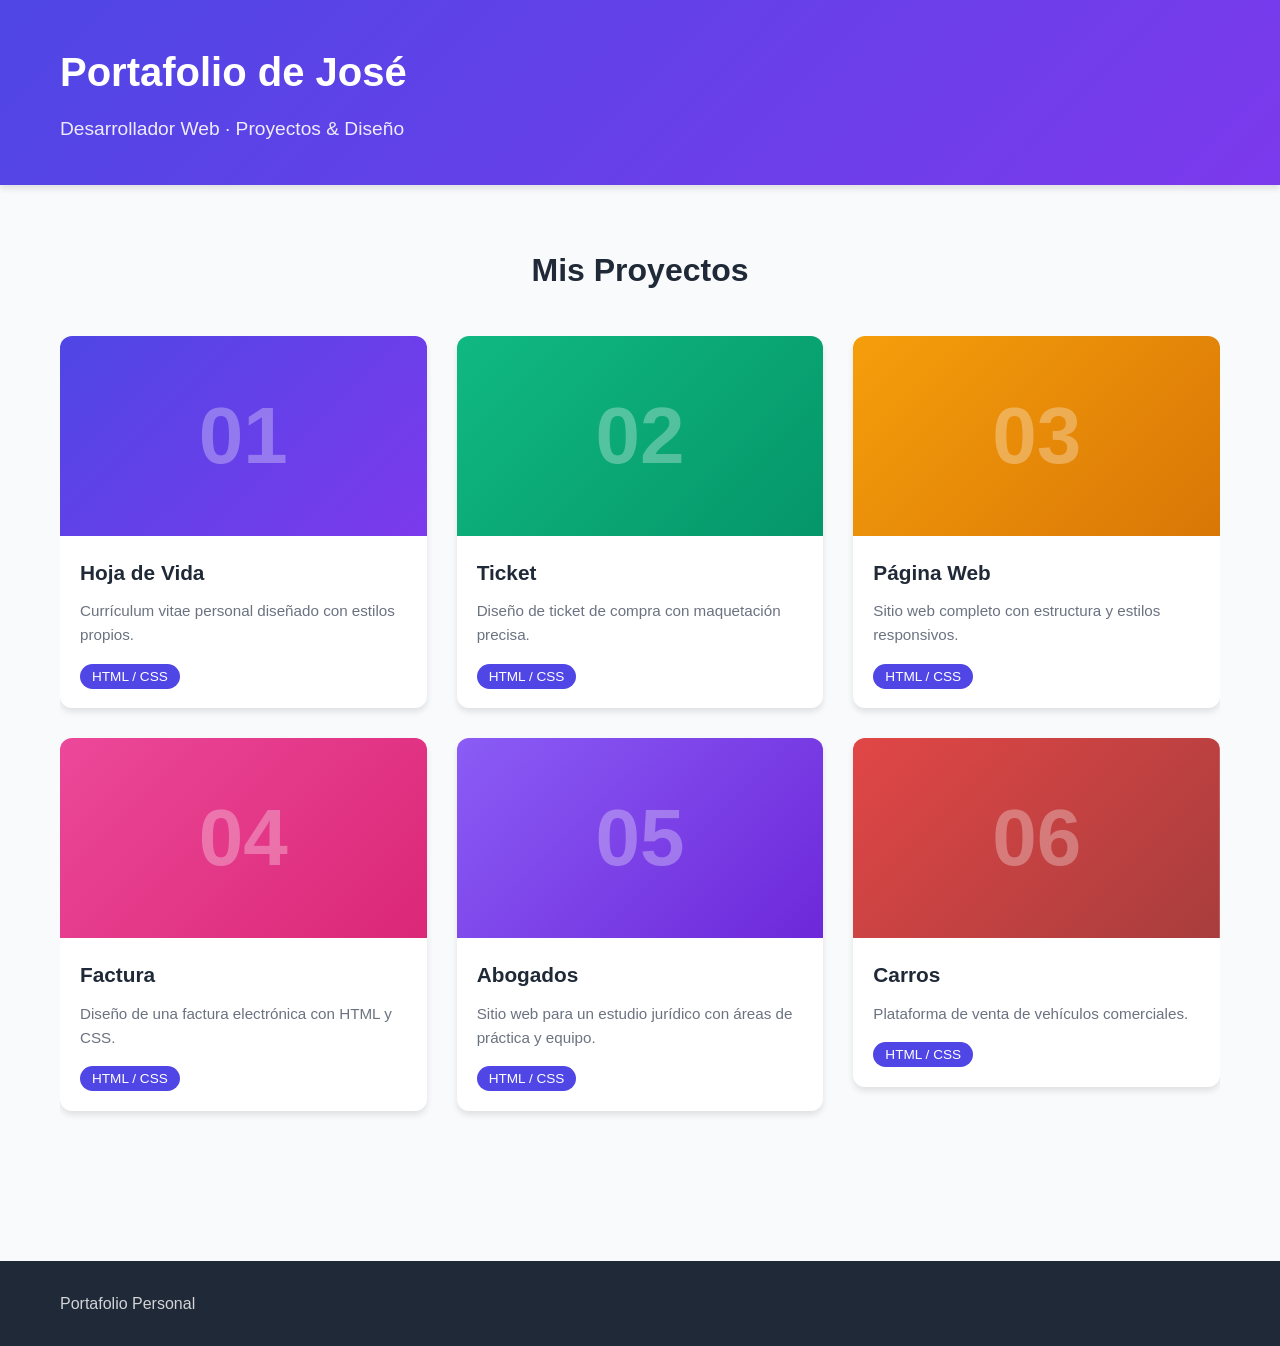
==== index.html @ 987fe38e "Update index.html" ====
<!DOCTYPE html>
<html lang="es">
<head>
    <meta charset="UTF-8">
    <meta name="viewport" content="width=device-width, initial-scale=1.0">
    <title>PORTAFOLIO DE JOSE</title>
</head>
<body>

    <header class="header">
        <div class="container">
            <h1 class="titulo">Portafolio de José</h1>
            <p class="subtitulo">Desarrollador Web · Proyectos & Diseño</p>
        </div>
    </header>

    <main class="main">
        <div class="container">
            <h2 class="section-title">Mis Proyectos</h2>
            <div class="galeria">

                <a href="HOJA%20DE%20VIDA/HOJA.html" class="proyecto-card">
                    <div class="proyecto-imagen proyecto-1">
                        <span class="numero-proyecto">01</span>
                        <div class="overlay"><span class="ver-mas">Ver Proyecto</span></div>
                    </div>
                    <div class="proyecto-info">
                        <h3>Hoja de Vida</h3>
                        <p>Currículum vitae personal diseñado con estilos propios.</p>
                        <span class="etiqueta">HTML / CSS</span>
                    </div>
                </a>

                <a href="TICKET/TICKET.html" class="proyecto-card">
                    <div class="proyecto-imagen proyecto-2">
                        <span class="numero-proyecto">02</span>
                        <div class="overlay"><span class="ver-mas">Ver Proyecto</span></div>
                    </div>
                    <div class="proyecto-info">
                        <h3>Ticket</h3>
                        <p>Diseño de ticket de compra con maquetación precisa.</p>
                        <span class="etiqueta">HTML / CSS</span>
                    </div>
                </a>

                <a href="PAGINA WEB/1.HTML" class="proyecto-card">
                    <div class="proyecto-imagen proyecto-3">
                        <span class="numero-proyecto">03</span>
                        <div class="overlay"><span class="ver-mas">Ver Proyecto</span></div>
                    </div>
                    <div class="proyecto-info">
                        <h3>Página Web</h3>
                        <p>Sitio web completo con estructura y estilos responsivos.</p>
                        <span class="etiqueta">HTML / CSS</span>
                    </div>
                </a>

                <a href="Factura/index.html" class="proyecto-card">
                    <div class="proyecto-imagen proyecto-4">
                        <span class="numero-proyecto">04</span>
                        <div class="overlay"><span class="ver-mas">Ver Proyecto</span></div>
                    </div>
                    <div class="proyecto-info">
                        <h3>Factura</h3>
                        <p>Diseño de una factura electrónica con HTML y CSS.</p>
                        <span class="etiqueta">HTML / CSS</span>
                    </div>
                </a>

                <a href="Abogados/index.html" class="proyecto-card">
                    <div class="proyecto-imagen proyecto-5">
                        <span class="numero-proyecto">05</span>
                        <div class="overlay"><span class="ver-mas">Ver Proyecto</span></div>
                    </div>
                    <div class="proyecto-info">
                        <h3>Abogados</h3>
                        <p>Sitio web para un estudio jurídico con áreas de práctica y equipo.</p>
                        <span class="etiqueta">HTML / CSS</span>
                    </div>
                </a>

                <a href="carros/index.html" class="proyecto-card">
                    <div class="proyecto-imagen proyecto-6">
                        <span class="numero-proyecto">06</span>
                        <div class="overlay"><span class="ver-mas">Ver Proyecto</span></div>
                    </div>
                    <div class="proyecto-info">
                        <h3>Carros</h3>
                        <p>Plataforma de venta de vehículos comerciales.</p>
                        <span class="etiqueta">HTML / CSS</span>
                    </div>
                </a>

            </div>
        </div>
    </main>

    <footer class="footer">
        <div class="container">
            <p>Portafolio Personal</p>
        </div>
    </footer>

    <style>
        :root {
            --primary: #4F46E5;
            --secondary: #10B981;
            --accent: #F59E0B;
            --dark: #1F2937;
            --light: #F9FAFB;
            --white: #ffffff;
            --gray: #6B7280;
        }

        * {
            margin: 0;
            padding: 0;
            box-sizing: border-box;
        }

        body {
            font-family: 'Segoe UI', Tahoma, Geneva, Verdana, sans-serif;
            line-height: 1.6;
            color: var(--dark);
            background-color: var(--light);
        }

        .container {
            max-width: 1200px;
            margin: 0 auto;
            padding: 0 20px;
            text-align: left;
        }

        .header {
            background: linear-gradient(135deg, var(--primary), #7C3AED);
            color: var(--white);
            padding: 40px 0;
            text-align: center;
            box-shadow: 0 4px 6px rgba(0, 0, 0, 0.1);
        }

        .header .titulo {
            font-size: 2.5rem;
            margin-bottom: 10px;
        }

        .header .subtitulo {
            font-size: 1.2rem;
            opacity: 0.9;
        }

        .hero {
            background: var(--white);
            padding: 50px 0;
            text-align: center;
            border-bottom: 1px solid #E5E7EB;
        }

        .hero h2 {
            font-size: 2rem;
            color: var(--dark);
            margin-bottom: 15px;
        }

        .hero p {
            font-size: 1.1rem;
            color: var(--gray);
            margin-bottom: 10px;
        }

        .main {
            padding: 60px 0;
        }

        .section-title {
            font-size: 2rem;
            text-align: center;
            margin-bottom: 40px;
            color: var(--dark);
        }

        .galeria {
            overflow: hidden;
        }

        .proyecto-card {
            float: left;
            width: calc((100% - 60px) / 3);
            margin-right: 30px;
            margin-bottom: 30px;
            background: var(--white);
            border-radius: 12px;
            overflow: hidden;
            box-shadow: 0 4px 6px rgba(0, 0, 0, 0.1);
            transition: transform 0.3s ease, box-shadow 0.3s ease;
            text-decoration: none;
            color: inherit;
        }

        .proyecto-card:nth-child(3n) {
            margin-right: 0;
        }

        .proyecto-card:hover {
            transform: translateY(-8px);
            box-shadow: 0 12px 24px rgba(0, 0, 0, 0.15);
        }

        .proyecto-imagen {
            height: 200px;
            overflow: hidden;
            text-align: center;
            line-height: 200px;
            transition: transform 0.3s ease;
        }

        .proyecto-1 {
            background: linear-gradient(135deg, #4F46E5, #7C3AED);
        }

        .proyecto-2 {
            background: linear-gradient(135deg, #10B981, #059669);
        }

        .proyecto-3 {
            background: linear-gradient(135deg, #F59E0B, #D97706);
        }

        .proyecto-4 {
            background: linear-gradient(135deg, #EC4899, #DB2777);
        }

        .proyecto-5 {
            background: linear-gradient(135deg, #8B5CF6, #6D28D9);
        }

        .proyecto-6 {
            background: linear-gradient(135deg, rgba(220, 38, 38, 0.85), rgba(153, 27, 27, 0.85)), url('https://images.unsplash.com/photo-1605559424843-9e4c228bf1c2?auto=format&fit=crop&w=600&q=80');
            background-size: cover;
            background-position: center;
        }

        .numero-proyecto {
            font-size: 5rem;
            font-weight: bold;
            color: rgba(255, 255, 255, 0.3);
            transition: transform 0.3s ease;
        }

        .proyecto-card:hover .numero-proyecto {
            transform: scale(1.1) rotate(5deg);
        }

        .proyecto-card:hover .proyecto-imagen {
            transform: scale(1.05);
        }

        .overlay {
            margin-top: -200px;
            height: 200px;
            width: 100%;
            background: rgba(79, 70, 229, 0.8);
            text-align: center;
            line-height: 200px;
            opacity: 0;
            transition: opacity 0.3s ease;
        }

        .proyecto-card:hover .overlay {
            opacity: 1;
        }

        .ver-mas {
            color: var(--white);
            font-size: 1.2rem;
            font-weight: bold;
        }

        .proyecto-info {
            padding: 20px;
        }

        .proyecto-info h3 {
            font-size: 1.3rem;
            color: var(--dark);
            margin-bottom: 10px;
        }

        .proyecto-info p {
            color: var(--gray);
            font-size: 0.95rem;
            margin-bottom: 15px;
        }

        .etiqueta {
            background: var(--primary);
            color: var(--white);
            padding: 5px 12px;
            border-radius: 20px;
            font-size: 0.85rem;
        }

        .footer {
            background: var(--dark);
            color: var(--white);
            text-align: center;
            padding: 30px 0;
            margin-top: 60px;
        }

        .footer p {
            opacity: 0.8;
        }

        @media (max-width: 768px) {
            .header .titulo {
                font-size: 1.8rem;
            }

            .hero h2 {
                font-size: 1.5rem;
            }

            .proyecto-card {
                float: none;
                width: 100%;
                margin-right: 0;
            }
        }

        @media (min-width: 769px) and (max-width: 1024px) {
            .proyecto-card {
                width: calc((100% - 30px) / 2);
            }

            .proyecto-card:nth-child(3n) {
                margin-right: 30px;
            }

            .proyecto-card:nth-child(2n) {
                margin-right: 0;
            }
        }
    </style>
</body>
</html>
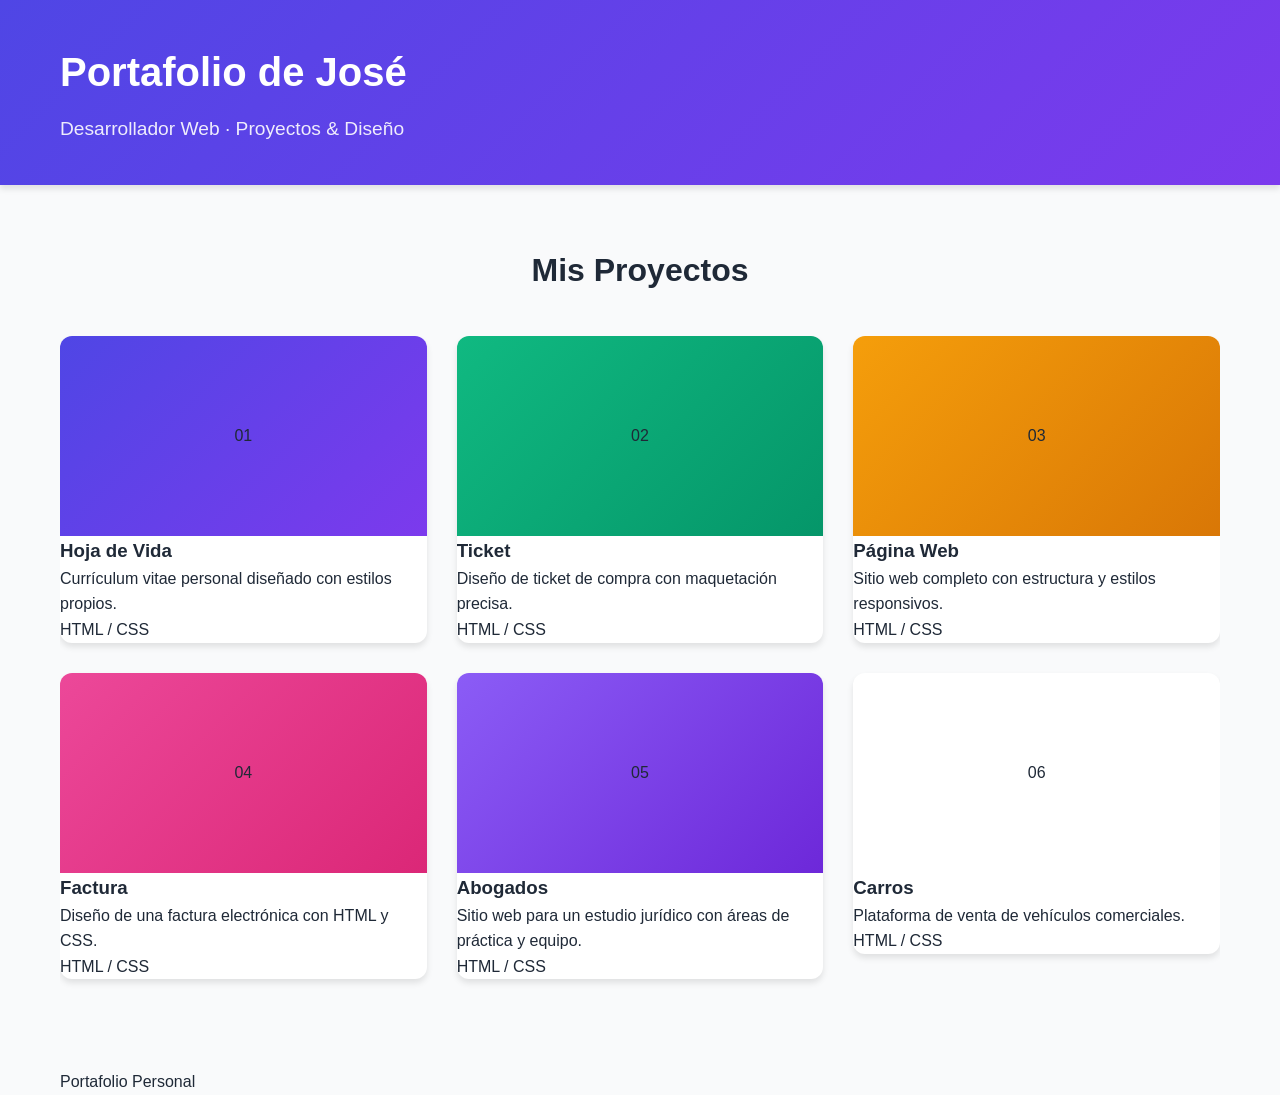
==== commit d4ab010c: "Update index.html" ====
--- a/index.html
+++ b/index.html
@@ -31,7 +31,7 @@
                     </div>
                 </a>
 
-                <a href="TICKET/TICKET.html" class="proyecto-card">
+                <a href="TICKET/TICKET.HTML" class="proyecto-card">
                     <div class="proyecto-imagen proyecto-2">
                         <span class="numero-proyecto">02</span>
                         <div class="overlay"><span class="ver-mas">Ver Proyecto</span></div>
@@ -79,7 +79,7 @@
                     </div>
                 </a>
 
-                <a href="carros/index.html" class="proyecto-card">
+                <a href="Carros/index.html" class="proyecto-card">
                     <div class="proyecto-imagen proyecto-6">
                         <span class="numero-proyecto">06</span>
                         <div class="overlay"><span class="ver-mas">Ver Proyecto</span></div>
@@ -236,7 +236,7 @@
         }
 
         .proyecto-6 {
-            background: linear-gradient(135deg, rgba(220, 38, 38, 0.85), rgba(153, 27, 27, 0.85)), url('https://images.unsplash.com/photo-1605559424843-9e4c228bf1c2?auto=format&fit=crop&w=600&q=80');
+            background: linear-gradient(135deg, rgba(220, 38, 38, 0.85), rgba(153, 27, 27, 0.85);
             background-size: cover;
             background-position: center;
         }
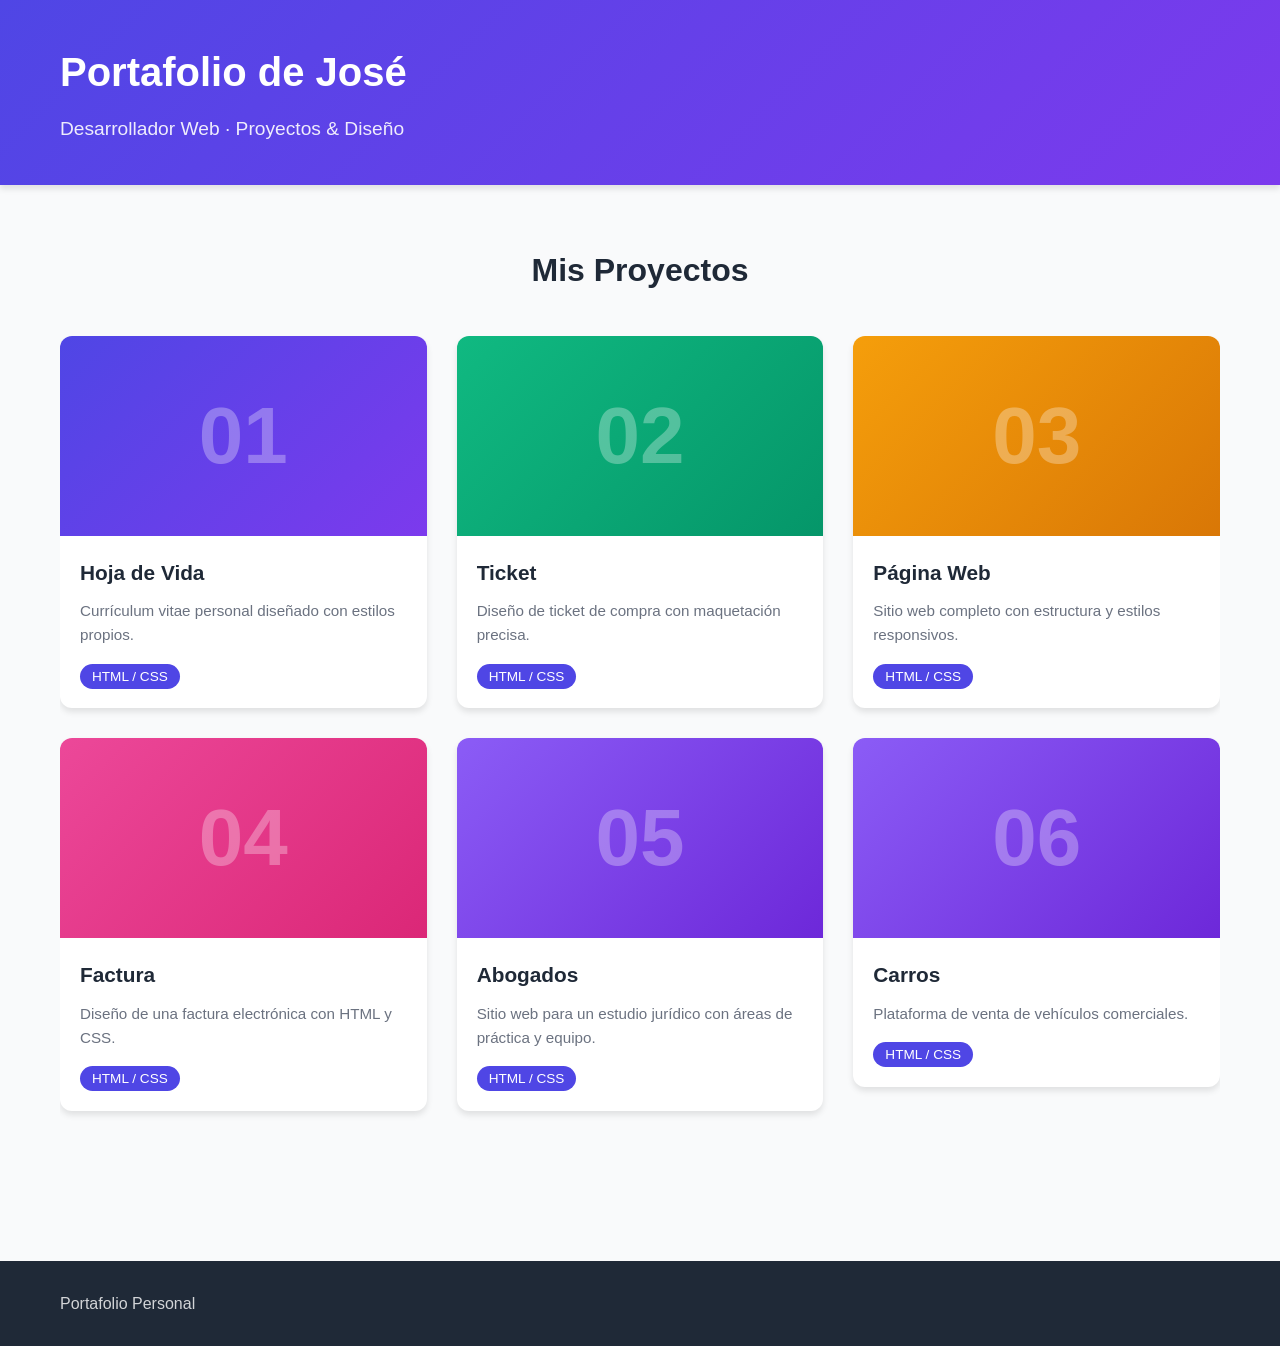
==== commit 18fe828b: "Update index.html" ====
--- a/index.html
+++ b/index.html
@@ -79,7 +79,7 @@
                     </div>
                 </a>
 
-                <a href="Carros/index.html" class="proyecto-card">
+                <a href="carros/index.html" class="proyecto-card">
                     <div class="proyecto-imagen proyecto-6">
                         <span class="numero-proyecto">06</span>
                         <div class="overlay"><span class="ver-mas">Ver Proyecto</span></div>
@@ -236,9 +236,7 @@
         }
 
         .proyecto-6 {
-            background: linear-gradient(135deg, rgba(220, 38, 38, 0.85), rgba(153, 27, 27, 0.85);
-            background-size: cover;
-            background-position: center;
+           background: linear-gradient(135deg, #8B5CF6, #6D28D9);
         }
 
         .numero-proyecto {
